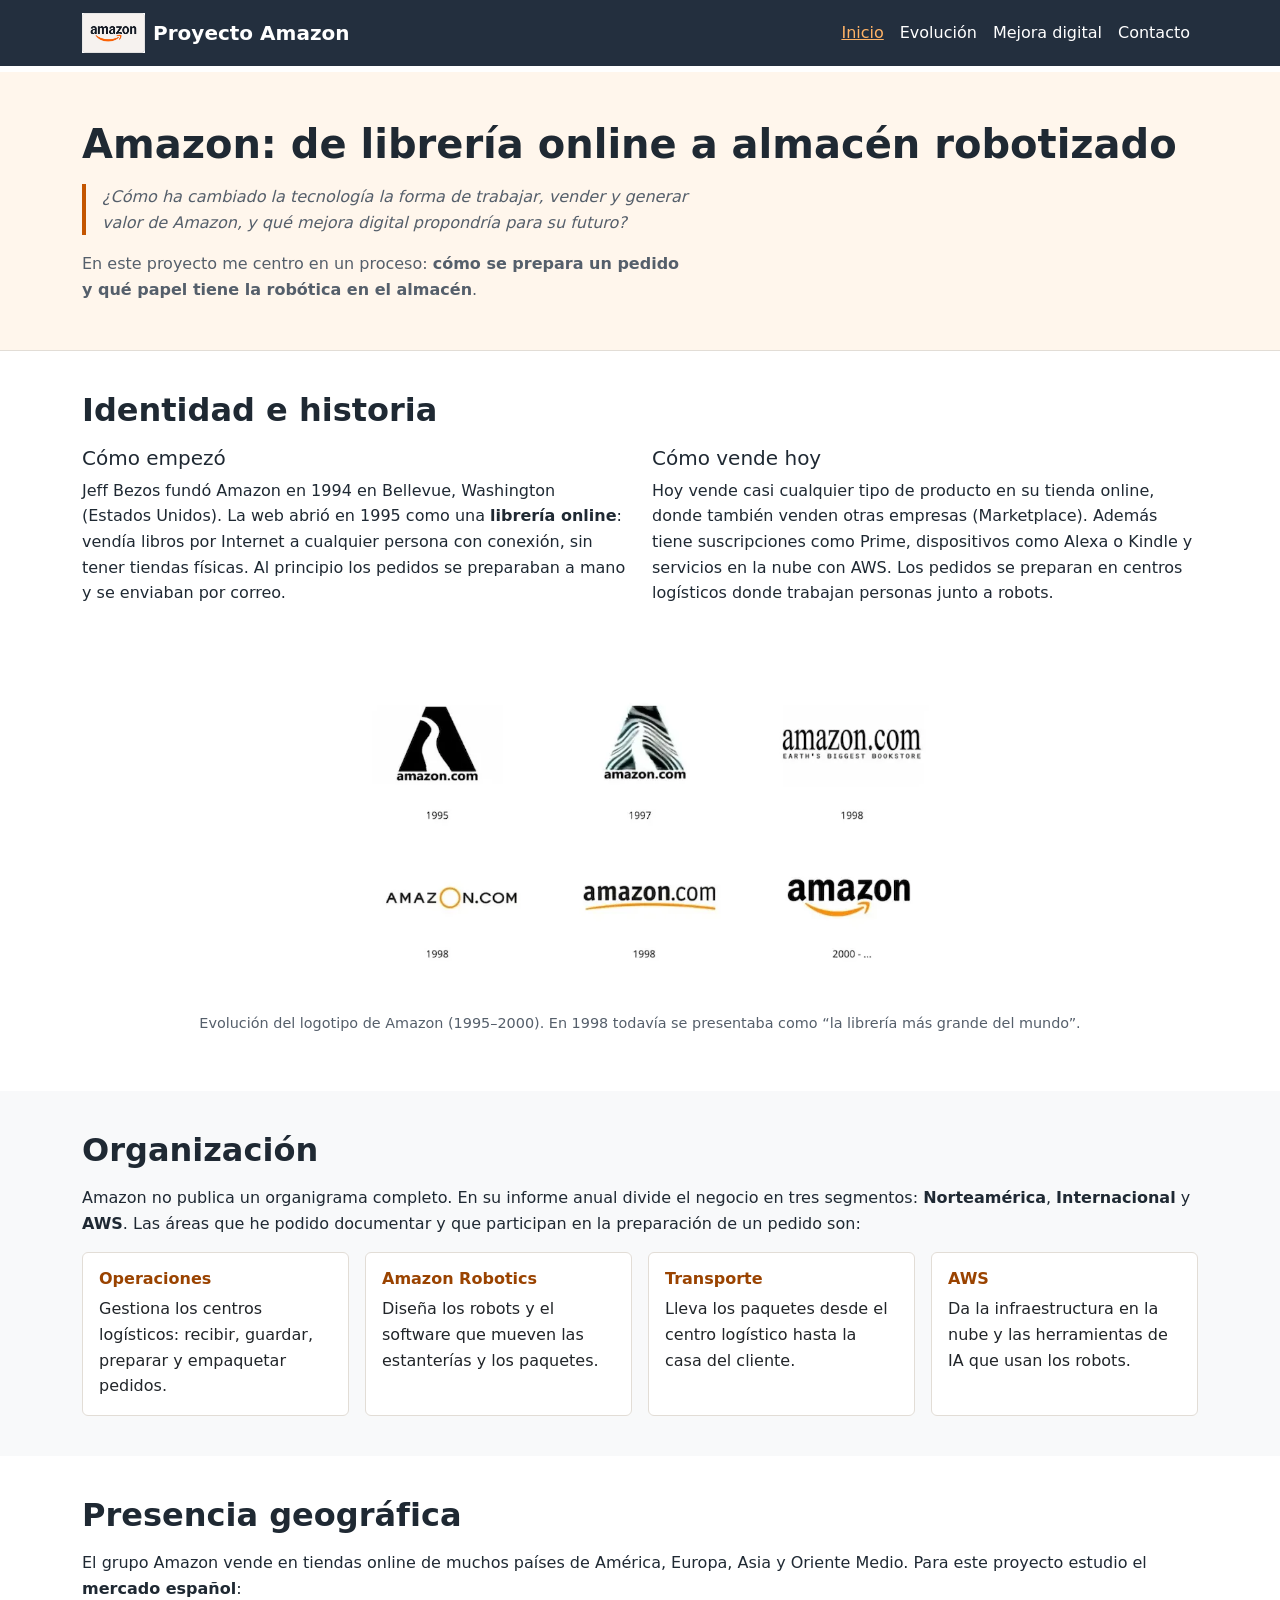
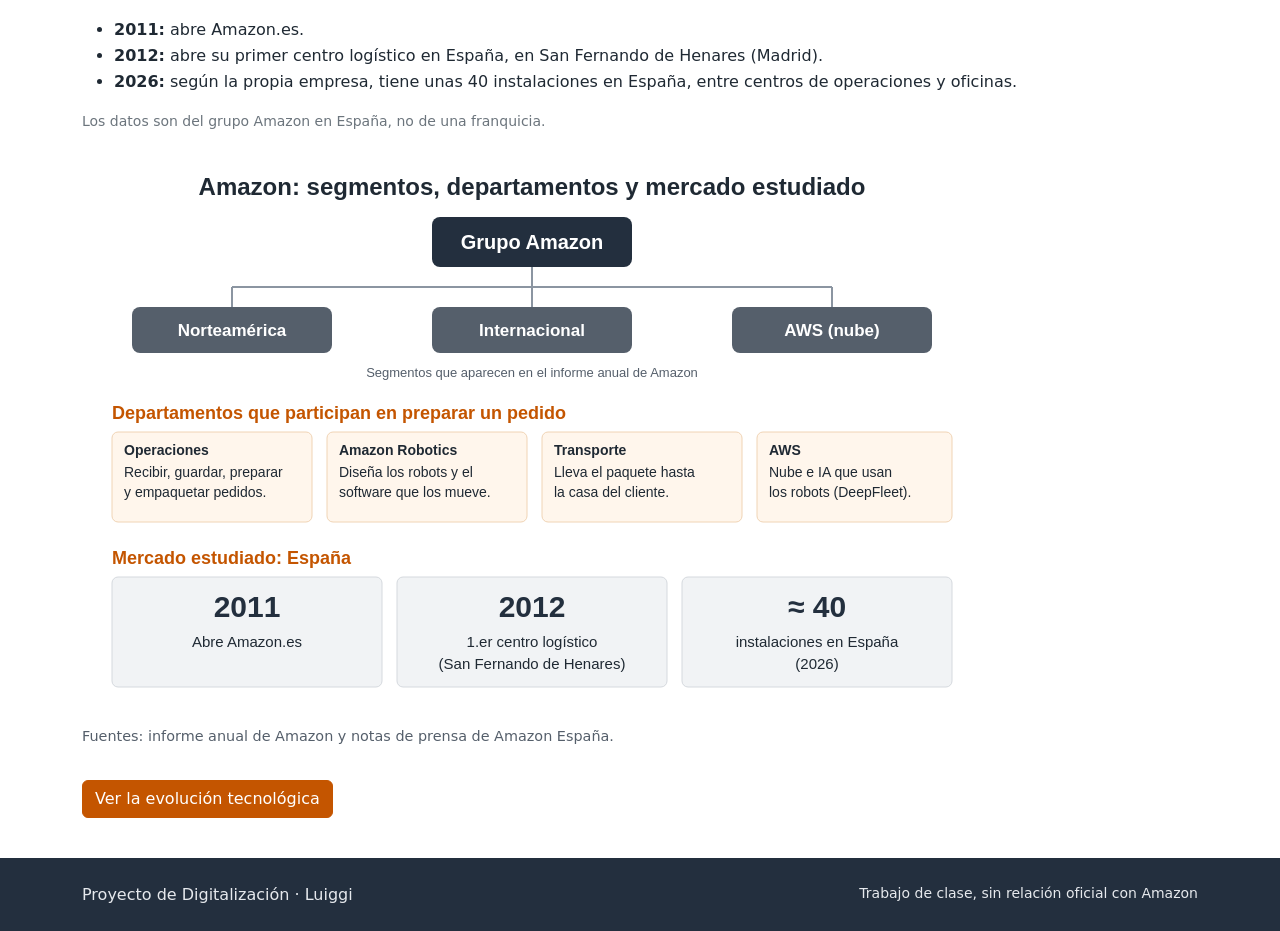
==== proyecto-amazon/index.html @ e3d1ff5a "Añade la web del Proyecto Amazon Páginas de inicio, evolución, mejora digital y contacto, con infogr" ====
<!doctype html>
<html lang="es">
<head>
  <meta charset="utf-8">
  <meta name="viewport" content="width=device-width, initial-scale=1">
  <meta name="description" content="Proyecto de Digitalización sobre Amazon: historia, organización y mercados.">
  <title>Inicio | Amazon: de librería online a almacén robotizado</title>
  <link href="https://cdn.jsdelivr.net/npm/bootstrap@5.3.9/dist/css/bootstrap.min.css"
        rel="stylesheet" integrity="sha384-yEPZ7jP9S0QKiUQ0m3jjsO4ProIW7wvR9gXkI7JOGa2XVsw53Yke2bsdkBbjmmiX"
        crossorigin="anonymous">
  <link rel="stylesheet" href="css/style.css">
</head>
<body class="d-flex flex-column min-vh-100">
  <a class="visually-hidden-focusable skip-link" href="#contenido">Saltar al contenido</a>

  <nav class="navbar navbar-expand-md fixed-top site-nav" aria-label="Navegación principal">
    <div class="container">
      <a class="navbar-brand fw-bold d-flex align-items-center gap-2" href="index.html">
        <img src="img/logo-amazon.png" class="logo-nav" width="500" height="317" alt="">
        Proyecto Amazon
      </a>
      <button class="navbar-toggler" type="button" data-bs-toggle="collapse"
              data-bs-target="#menuPrincipal" aria-controls="menuPrincipal"
              aria-expanded="false" aria-label="Mostrar u ocultar la navegación">
        <span class="navbar-toggler-icon"></span>
      </button>
      <div class="collapse navbar-collapse" id="menuPrincipal">
        <ul class="navbar-nav ms-auto">
          <li class="nav-item"><a class="nav-link active" href="index.html" aria-current="page">Inicio</a></li>
          <li class="nav-item"><a class="nav-link" href="evolucion.html">Evolución</a></li>
          <li class="nav-item"><a class="nav-link" href="futuro.html">Mejora digital</a></li>
          <li class="nav-item"><a class="nav-link" href="contacto.html">Contacto</a></li>
        </ul>
      </div>
    </div>
  </nav>

  <main id="contenido" tabindex="-1">
    <header class="cabecera">
      <div class="container">
        <h1>Amazon: de librería online a almacén robotizado</h1>
        <p class="pregunta mt-3">
          ¿Cómo ha cambiado la tecnología la forma de trabajar, vender y generar valor de Amazon,
          y qué mejora digital propondría para su futuro?
        </p>
        <p class="mb-0">
          En este proyecto me centro en un proceso: <strong>cómo se prepara un pedido y qué papel
          tiene la robótica en el almacén</strong>.
        </p>
      </div>
    </header>

    <!-- Identidad e historia -->
    <section aria-labelledby="titulo-historia">
      <div class="container">
        <h2 id="titulo-historia">Identidad e historia</h2>
        <div class="row g-4">
          <div class="col-md-6">
            <h3 class="h5">Cómo empezó</h3>
            <p>
              Jeff Bezos fundó Amazon en 1994 en Bellevue, Washington (Estados Unidos).
              La web abrió en 1995 como una <strong>librería online</strong>: vendía libros por
              Internet a cualquier persona con conexión, sin tener tiendas físicas.
              Al principio los pedidos se preparaban a mano y se enviaban por correo.
            </p>
          </div>
          <div class="col-md-6">
            <h3 class="h5">Cómo vende hoy</h3>
            <p>
              Hoy vende casi cualquier tipo de producto en su tienda online, donde también venden
              otras empresas (Marketplace). Además tiene suscripciones como Prime,
              dispositivos como Alexa o Kindle y servicios en la nube con AWS.
              Los pedidos se preparan en centros logísticos donde trabajan personas junto a robots.
            </p>
          </div>
        </div>

        <figure class="mt-3 text-center">
          <img src="img/logos-amazon.png" class="logos" width="1000" height="563"
               alt="Logotipos de Amazon de 1995 a 2000: empieza con una A con forma de río y el lema Earth's Biggest Bookstore y termina con la palabra amazon y una flecha naranja">
          <figcaption class="mt-2">
            Evolución del logotipo de Amazon (1995–2000). En 1998 todavía se presentaba como
            “la librería más grande del mundo”.
          </figcaption>
        </figure>
      </div>
    </section>

    <!-- Organización -->
    <section class="bg-light" aria-labelledby="titulo-organizacion">
      <div class="container">
        <h2 id="titulo-organizacion">Organización</h2>
        <p>
          Amazon no publica un organigrama completo. En su informe anual divide el negocio en tres
          segmentos: <strong>Norteamérica</strong>, <strong>Internacional</strong> y <strong>AWS</strong>.
          Las áreas que he podido documentar y que participan en la preparación de un pedido son:
        </p>
        <div class="row row-cols-1 row-cols-md-2 row-cols-lg-4 g-3">
          <div class="col">
            <div class="card h-100"><div class="card-body">
              <h3 class="h6 fw-bold">Operaciones</h3>
              <p class="mb-0">Gestiona los centros logísticos: recibir, guardar, preparar y empaquetar pedidos.</p>
            </div></div>
          </div>
          <div class="col">
            <div class="card h-100"><div class="card-body">
              <h3 class="h6 fw-bold">Amazon Robotics</h3>
              <p class="mb-0">Diseña los robots y el software que mueven las estanterías y los paquetes.</p>
            </div></div>
          </div>
          <div class="col">
            <div class="card h-100"><div class="card-body">
              <h3 class="h6 fw-bold">Transporte</h3>
              <p class="mb-0">Lleva los paquetes desde el centro logístico hasta la casa del cliente.</p>
            </div></div>
          </div>
          <div class="col">
            <div class="card h-100"><div class="card-body">
              <h3 class="h6 fw-bold">AWS</h3>
              <p class="mb-0">Da la infraestructura en la nube y las herramientas de IA que usan los robots.</p>
            </div></div>
          </div>
        </div>
      </div>
    </section>

    <!-- Presencia geográfica -->
    <section aria-labelledby="titulo-mercados">
      <div class="container">
        <h2 id="titulo-mercados">Presencia geográfica</h2>
        <p>
          El grupo Amazon vende en tiendas online de muchos países de América, Europa, Asia y Oriente Medio.
          Para este proyecto estudio el <strong>mercado español</strong>:
        </p>
        <ul>
          <li><strong>2011:</strong> abre Amazon.es.</li>
          <li><strong>2012:</strong> abre su primer centro logístico en España, en San Fernando de Henares (Madrid).</li>
          <li><strong>2026:</strong> según la propia empresa, tiene unas 40 instalaciones en España, entre centros de operaciones y oficinas.</li>
        </ul>
        <p class="small text-secondary">Los datos son del grupo Amazon en España, no de una franquicia.</p>

        <figure class="mt-4">
          <img src="img/esquema-departamentos.svg" width="900" height="560"
               alt="Esquema: el grupo Amazon se divide en Norteamérica, Internacional y AWS. En el pedido participan Operaciones, Amazon Robotics, Transporte y AWS. En España abrió Amazon.es en 2011, su primer centro logístico en 2012 y tiene unas 40 instalaciones en 2026.">
          <figcaption class="mt-2">Fuentes: informe anual de Amazon y notas de prensa de Amazon España.</figcaption>
        </figure>

        <a class="btn btn-naranja mt-3" href="evolucion.html">Ver la evolución tecnológica</a>
      </div>
    </section>
  </main>

  <footer class="site-footer mt-auto">
    <div class="container d-flex flex-wrap justify-content-between gap-2">
      <span>Proyecto de Digitalización · Luiggi</span>
      <small>Trabajo de clase, sin relación oficial con Amazon</small>
    </div>
  </footer>

  <script src="https://cdn.jsdelivr.net/npm/bootstrap@5.3.9/dist/js/bootstrap.bundle.min.js"
          integrity="sha384-WyOxWvTyr1QaMPfiPJSv76iReVthorl5uWlFtZPyK0IEB0hGzo9y5Bp9mYanr8Bu"
          crossorigin="anonymous"></script>
</body>
</html>
---- proyecto-amazon/css/style.css ----
/* Estilos de mi proyecto. Bootstrap hace casi todo el trabajo. */
:root {
  --texto: #1f2933;
  --gris: #555f6b;
  --naranja: #c45500;
  --naranja-oscuro: #9a4300;
  --fondo-claro: #fff6ec;
  --borde: #e2ddd6;
}

body {
  padding-top: 4.5rem;
  color: var(--texto);
  font-family: system-ui, sans-serif;
  line-height: 1.6;
}

:focus-visible {
  outline: 3px solid var(--naranja);
  outline-offset: 3px;
}

.skip-link {
  position: fixed;
  z-index: 1040;
  top: .5rem;
  left: .5rem;
  padding: .5rem 1rem;
  background: #fff;
}

/* Barra de navegación */
.site-nav {
  background: #232f3e;
}

.site-nav .navbar-brand,
.site-nav .nav-link {
  color: #fff;
}

.site-nav .nav-link:hover,
.site-nav .nav-link.active {
  color: #ffb366;
  text-decoration: underline;
}

.site-nav .navbar-toggler {
  border-color: #fff;
}

.site-nav .navbar-toggler-icon {
  filter: invert(1);
}

/* Cabecera de cada página */
.cabecera {
  padding: 3rem 0;
  background: var(--fondo-claro);
  border-bottom: 1px solid var(--borde);
}

.cabecera h1 {
  font-weight: 700;
}

.cabecera p {
  max-width: 60ch;
  color: var(--gris);
}

.pregunta {
  border-left: 4px solid var(--naranja);
  padding-left: 1rem;
  font-style: italic;
}

section {
  padding: 2.5rem 0;
}

section h2 {
  margin-bottom: 1rem;
  font-weight: 700;
}

.card {
  border-color: var(--borde);
}

.card h3 {
  color: var(--naranja-oscuro);
}

/* Botón naranja */
.btn-naranja {
  --bs-btn-color: #fff;
  --bs-btn-bg: var(--naranja);
  --bs-btn-border-color: var(--naranja);
  --bs-btn-hover-color: #fff;
  --bs-btn-hover-bg: var(--naranja-oscuro);
  --bs-btn-hover-border-color: var(--naranja-oscuro);
  --bs-btn-active-bg: var(--naranja-oscuro);
}

/* Fotos del mismo tamaño en las tarjetas */
.foto {
  height: auto;
  aspect-ratio: 16 / 9;
  object-fit: cover;
}

/* Galería y fotos un poco más pequeñas */
.galeria {
  max-width: 900px;
}

.galeria figcaption {
  padding: .6rem;
  font-size: .85rem;
}

.foto-proceso {
  max-height: 220px;
}

.video {
  max-width: 720px;
}

.video-enlace {
  position: relative;
  display: block;
}

.video-enlace img {
  width: 100%;
  height: 100%;
  object-fit: cover;
}

.video-play {
  position: absolute;
  inset: auto auto 1rem 1rem;
  padding: .5rem 1rem;
  border-radius: .5rem;
  background: #c00;
  color: #fff;
  font-weight: 700;
}

.infografia {
  width: min(100%, 1000px);
}

figure img {
  max-width: 100%;
  height: auto;
}

figcaption {
  font-size: .9rem;
  color: var(--gris);
}

.tabla-hitos th {
  background: #232f3e;
  color: #fff;
}

.site-footer {
  padding: 1.5rem 0;
  background: #232f3e;
  color: #e6e9ed;
}

.form-control:focus {
  border-color: var(--naranja);
  box-shadow: 0 0 0 .2rem rgb(196 85 0 / 20%);
}

.logos {
  width: min(100%, 650px);
}

/* Logo en la barra de navegación */
.logo-nav {
  width: auto;
  height: 2.5rem;
}
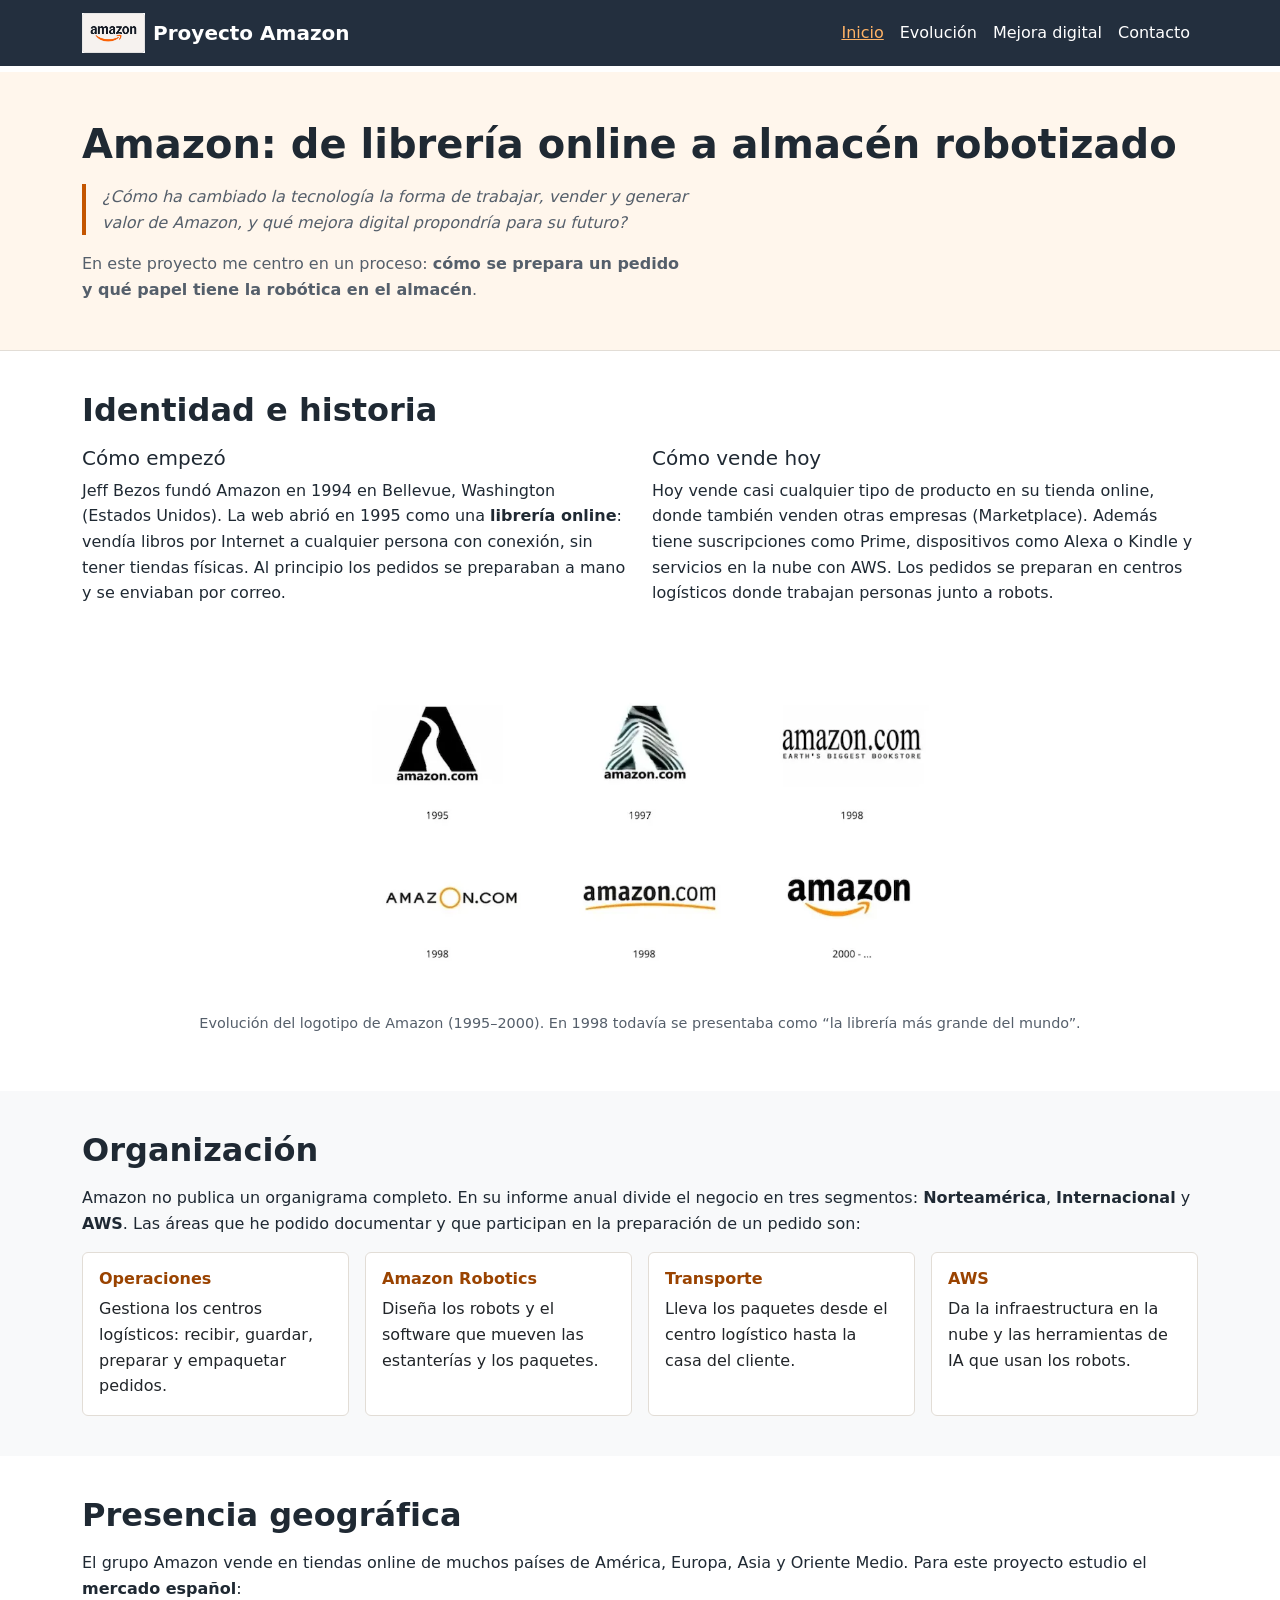
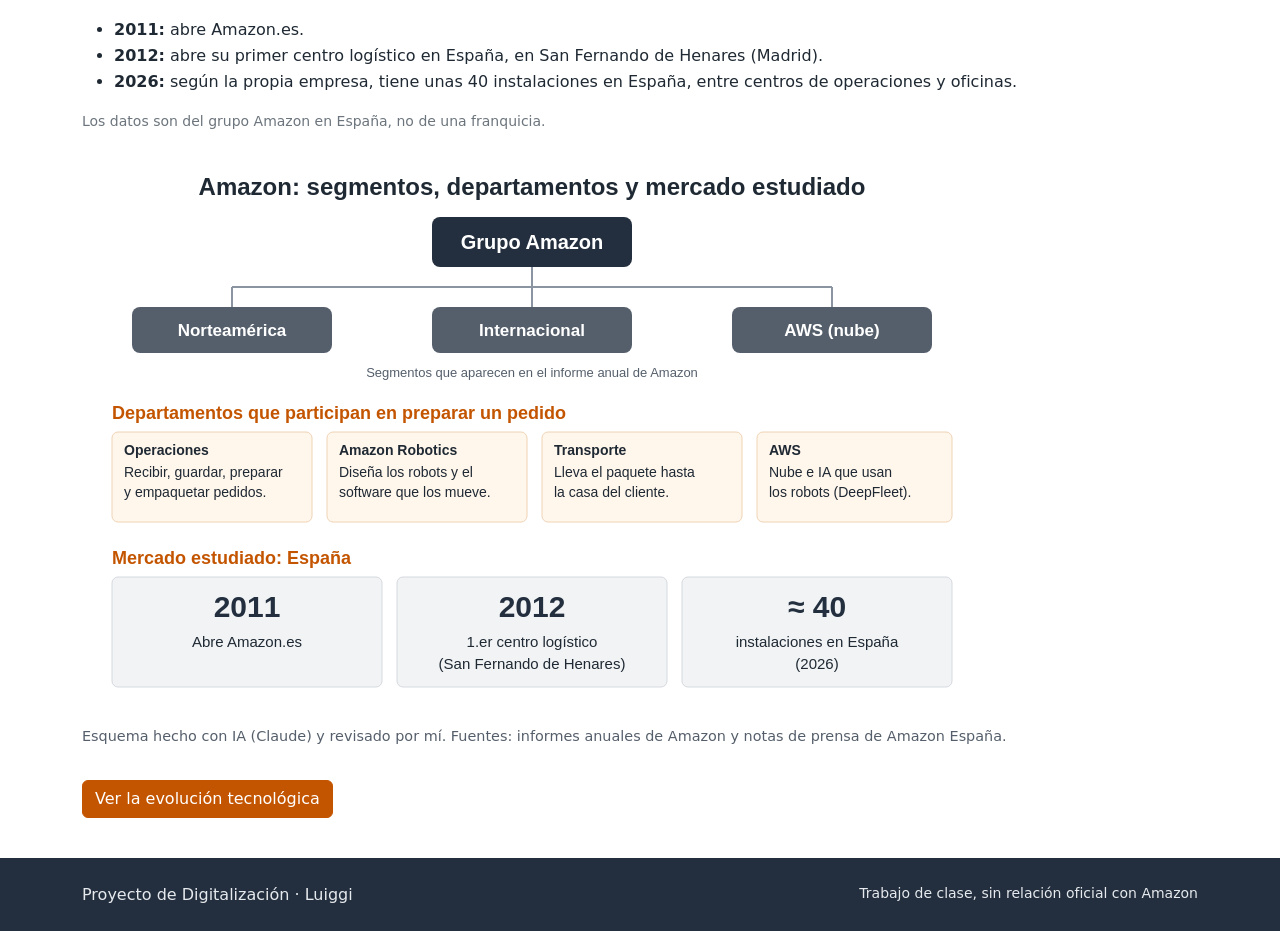
==== commit e599bb8a: "Fuentes oficiales para 1995 y 2006 y herramienta en los pies de los esquemas Co-Authored-By: Claude " ====
--- a/proyecto-amazon/index.html
+++ b/proyecto-amazon/index.html
@@ -142,7 +142,7 @@
         <figure class="mt-4">
           <img src="img/esquema-departamentos.svg" width="900" height="560"
                alt="Esquema: el grupo Amazon se divide en Norteamérica, Internacional y AWS. En el pedido participan Operaciones, Amazon Robotics, Transporte y AWS. En España abrió Amazon.es en 2011, su primer centro logístico en 2012 y tiene unas 40 instalaciones en 2026.">
-          <figcaption class="mt-2">Fuentes: informe anual de Amazon y notas de prensa de Amazon España.</figcaption>
+          <figcaption class="mt-2">Esquema hecho con IA (Claude) y revisado por mí. Fuentes: informes anuales de Amazon y notas de prensa de Amazon España.</figcaption>
         </figure>
 
         <a class="btn btn-naranja mt-3" href="evolucion.html">Ver la evolución tecnológica</a>
--- a/proyecto-amazon/css/style.css
+++ b/proyecto-amazon/css/style.css
@@ -115,6 +115,34 @@
   max-width: 900px;
 }
 
+.galeria .card {
+  overflow: hidden;
+  border: 0;
+  box-shadow: 0 6px 18px rgb(19 26 34 / 15%);
+  transition: transform .2s;
+}
+
+.galeria .card:hover {
+  transform: translateY(-4px);
+}
+
+.galeria .card img {
+  transition: transform .3s;
+}
+
+.galeria .card:hover img {
+  transform: scale(1.06);
+}
+
+.galeria figcaption strong {
+  display: inline-block;
+  margin-right: .25rem;
+  padding: 0 .45rem;
+  border-radius: .3rem;
+  background: #ff9900;
+  color: #131a22;
+}
+
 .galeria figcaption {
   padding: .6rem;
   font-size: .85rem;
@@ -150,7 +178,9 @@
 }
 
 .infografia {
-  width: min(100%, 1000px);
+  width: min(100%, 800px);
+  border-radius: .75rem;
+  box-shadow: 0 10px 30px rgb(19 26 34 / 20%);
 }
 
 figure img {
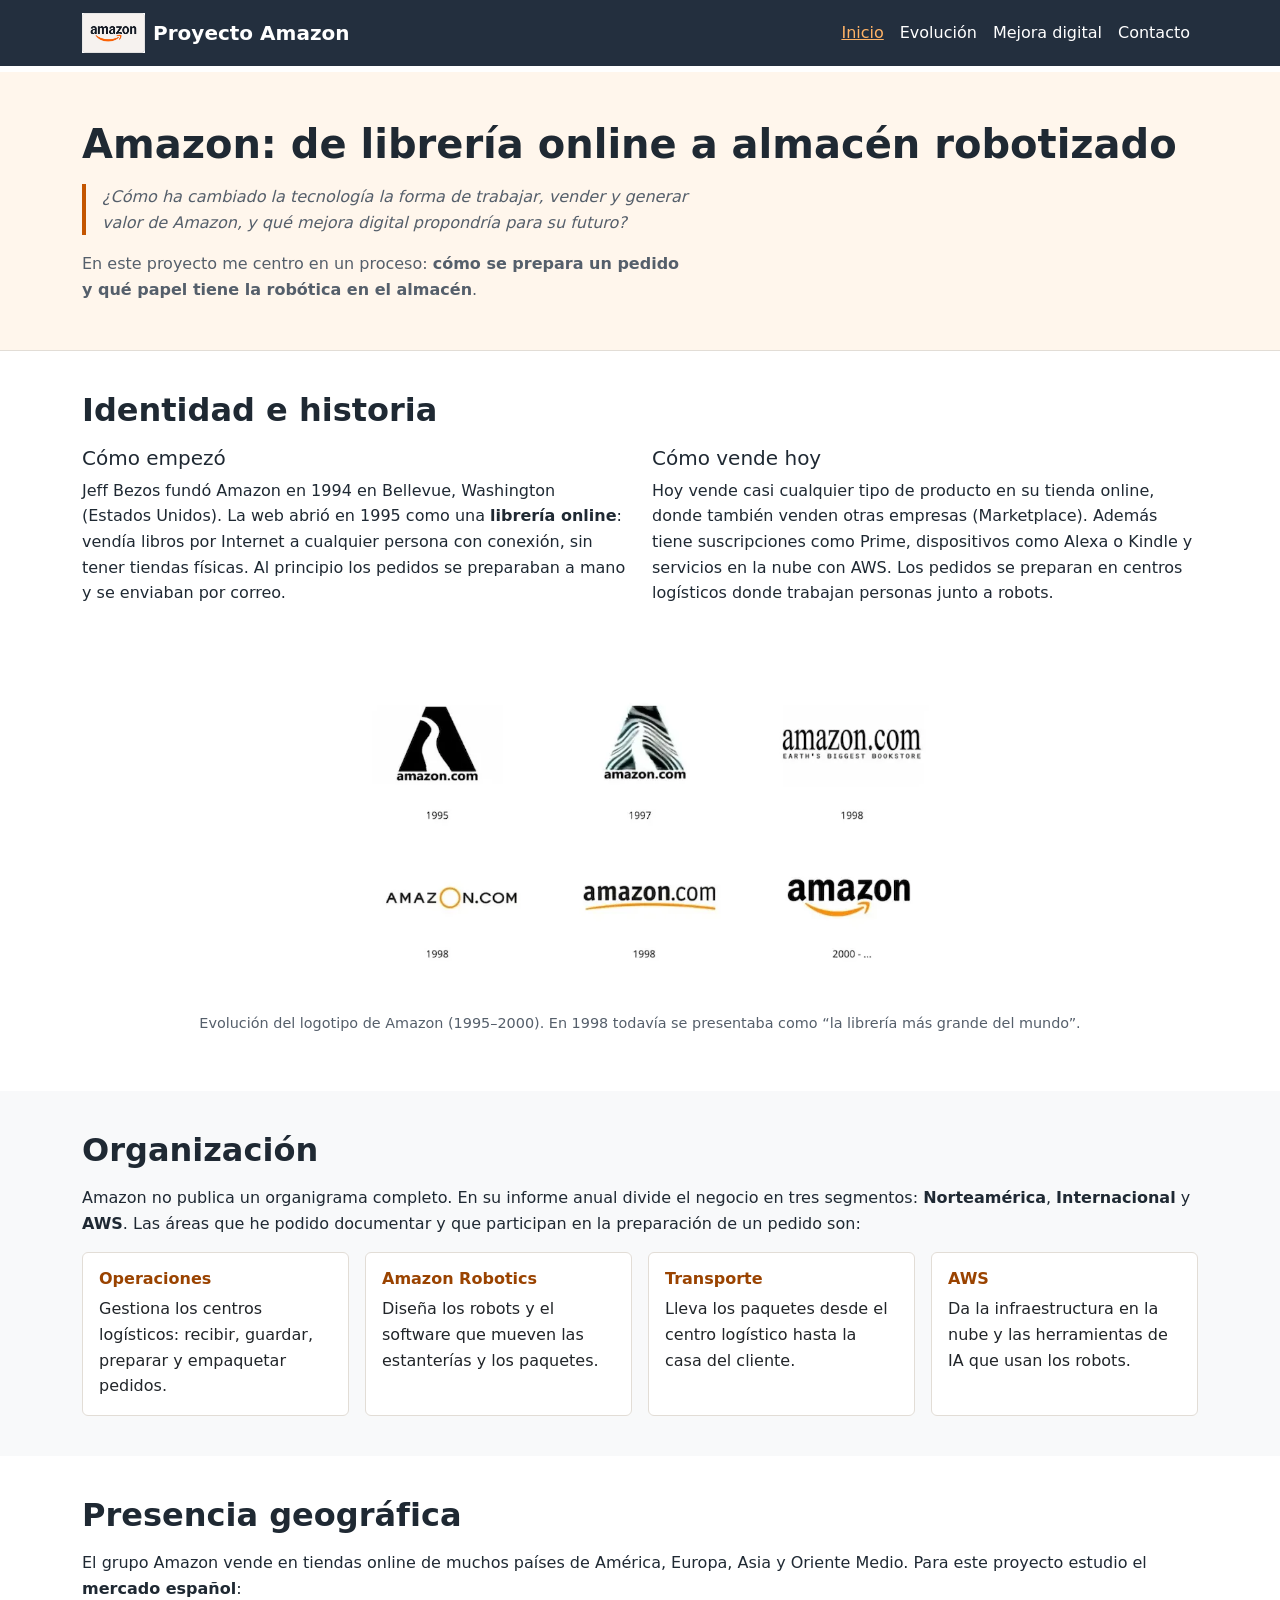
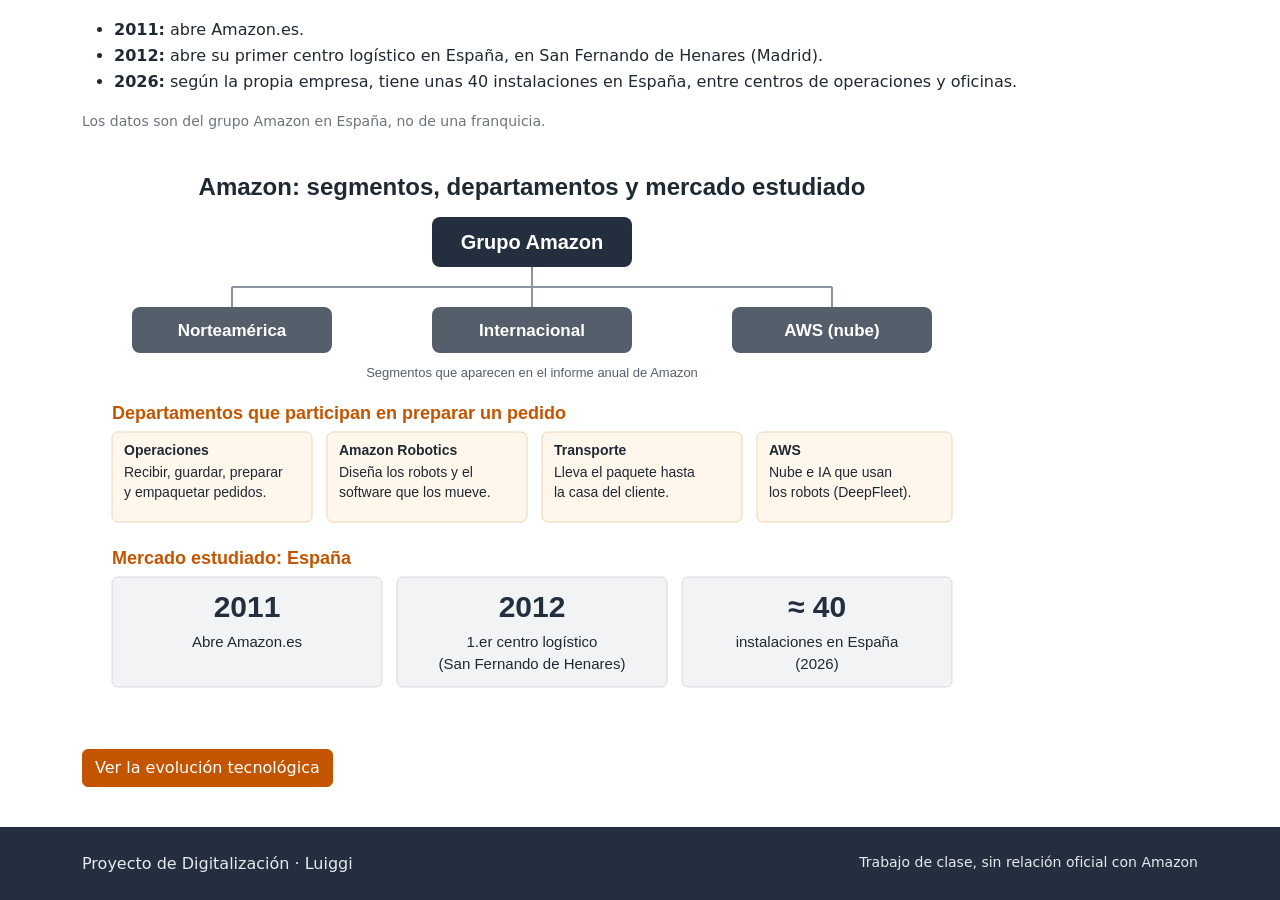
==== commit d364e0b7: "Quita el pie de los esquemas Co-Authored-By: Claude Opus 5.5 <noreply@anthropic.com>" ====
--- a/proyecto-amazon/index.html
+++ b/proyecto-amazon/index.html
@@ -141,9 +141,7 @@
 
         <figure class="mt-4">
           <img src="img/esquema-departamentos.svg" width="900" height="560"
-               alt="Esquema: el grupo Amazon se divide en Norteamérica, Internacional y AWS. En el pedido participan Operaciones, Amazon Robotics, Transporte y AWS. En España abrió Amazon.es en 2011, su primer centro logístico en 2012 y tiene unas 40 instalaciones en 2026.">
-          <figcaption class="mt-2">Esquema hecho con IA (Claude) y revisado por mí. Fuentes: informes anuales de Amazon y notas de prensa de Amazon España.</figcaption>
-        </figure>
+               alt="Esquema: el grupo Amazon se divide en Norteamérica, Internacional y AWS. En el pedido participan Operaciones, Amazon Robotics, Transporte y AWS. En España abrió Amazon.es en 2011, su primer centro logístico en 2012 y tiene unas 40 instalaciones en 2026.">        </figure>
 
         <a class="btn btn-naranja mt-3" href="evolucion.html">Ver la evolución tecnológica</a>
       </div>
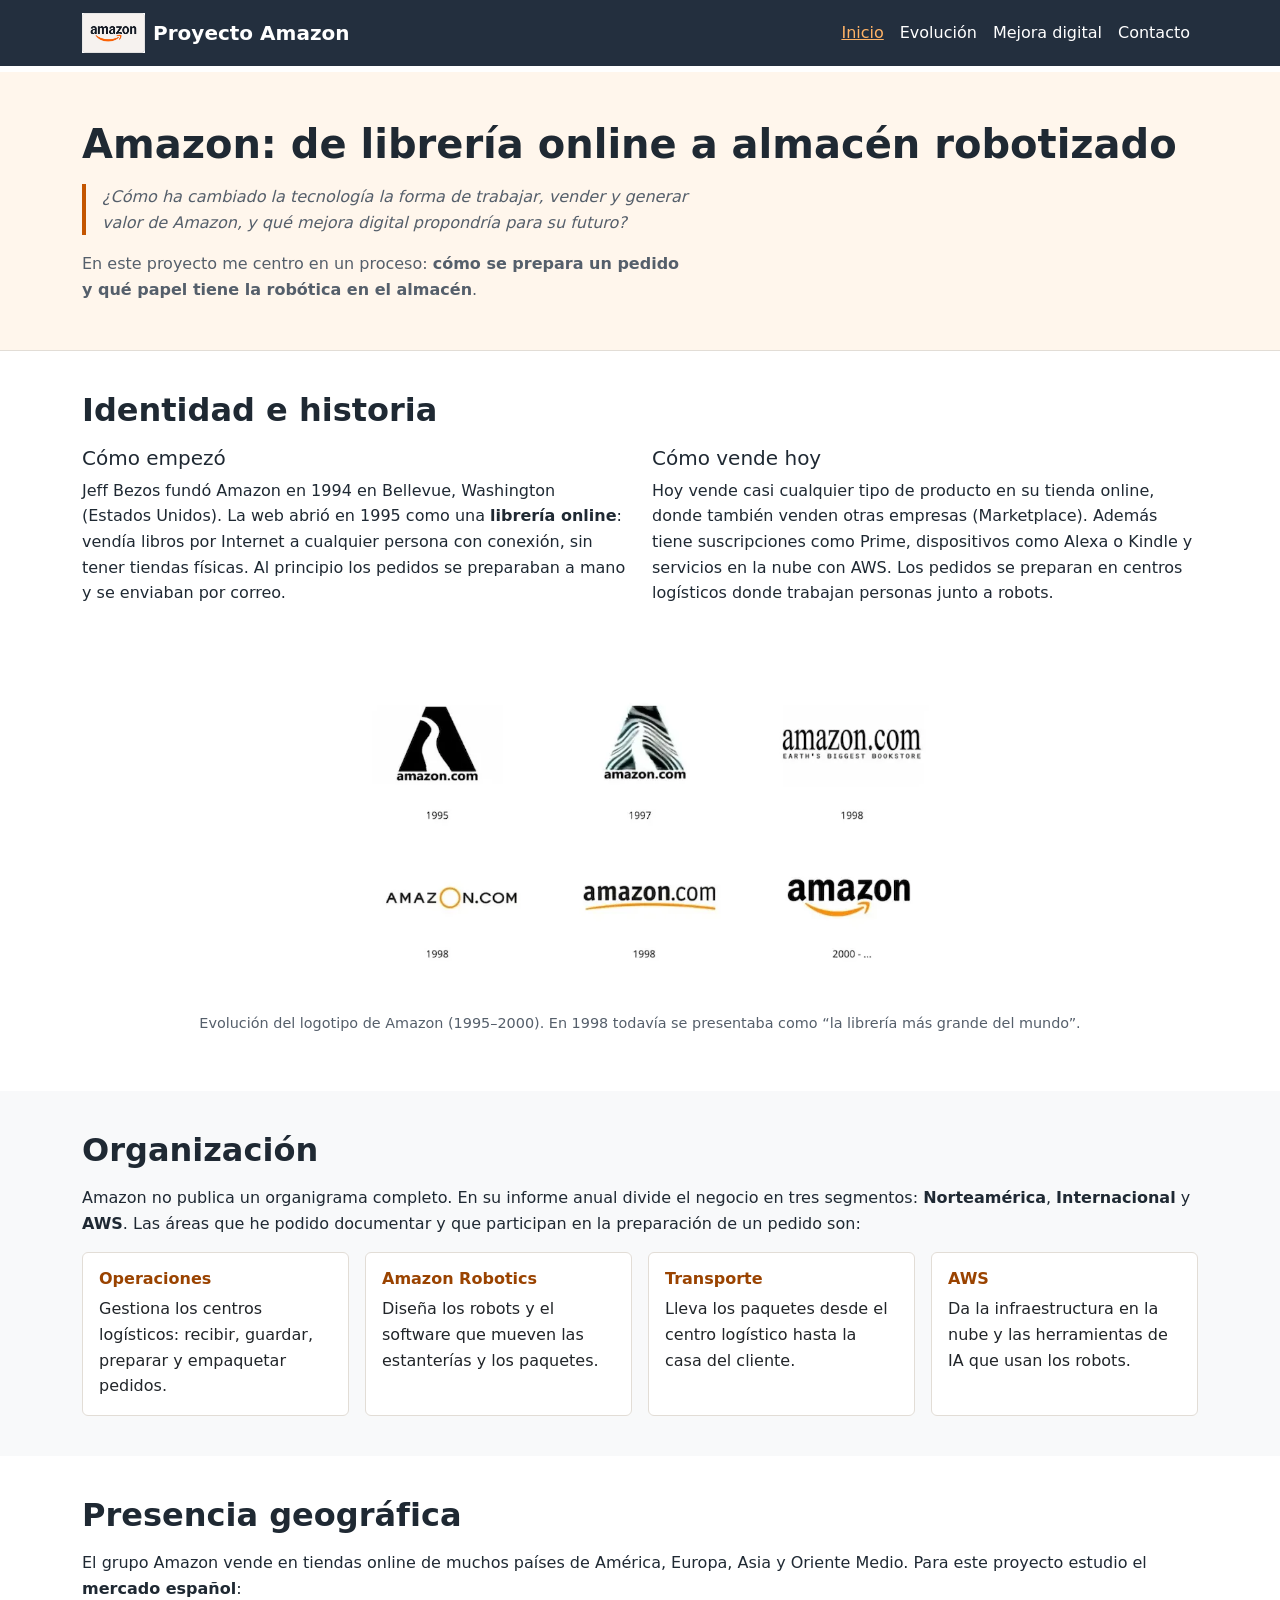
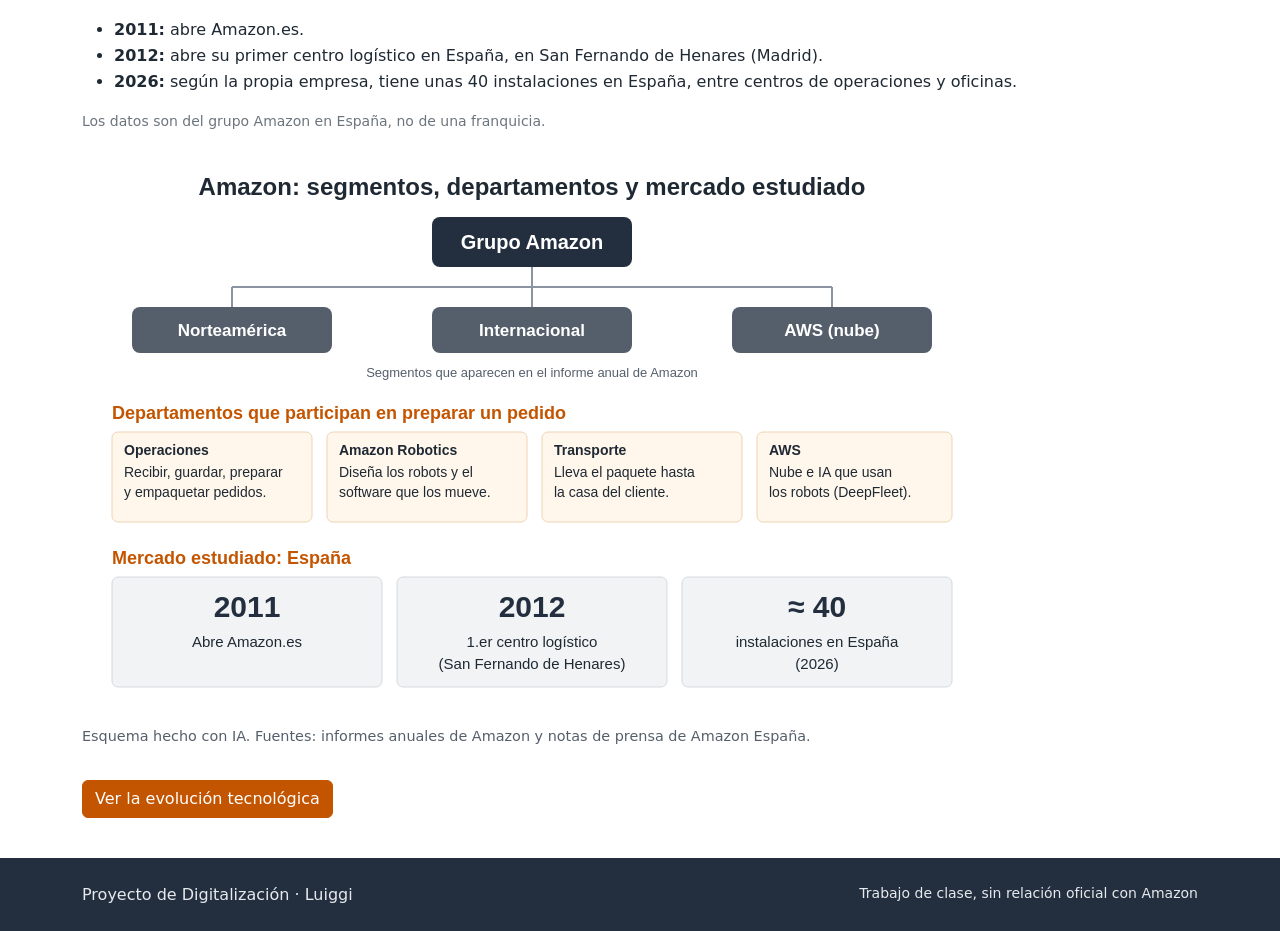
==== commit 6a9ada38: "Pie corto en los esquemas con herramienta y fuentes Co-Authored-By: Claude Opus 5.5 <noreply@anthrop" ====
--- a/proyecto-amazon/index.html
+++ b/proyecto-amazon/index.html
@@ -141,7 +141,9 @@
 
         <figure class="mt-4">
           <img src="img/esquema-departamentos.svg" width="900" height="560"
-               alt="Esquema: el grupo Amazon se divide en Norteamérica, Internacional y AWS. En el pedido participan Operaciones, Amazon Robotics, Transporte y AWS. En España abrió Amazon.es en 2011, su primer centro logístico en 2012 y tiene unas 40 instalaciones en 2026.">        </figure>
+               alt="Esquema: el grupo Amazon se divide en Norteamérica, Internacional y AWS. En el pedido participan Operaciones, Amazon Robotics, Transporte y AWS. En España abrió Amazon.es en 2011, su primer centro logístico en 2012 y tiene unas 40 instalaciones en 2026.">
+          <figcaption class="mt-2">Esquema hecho con IA. Fuentes: informes anuales de Amazon y notas de prensa de Amazon España.</figcaption>
+        </figure>
 
         <a class="btn btn-naranja mt-3" href="evolucion.html">Ver la evolución tecnológica</a>
       </div>
